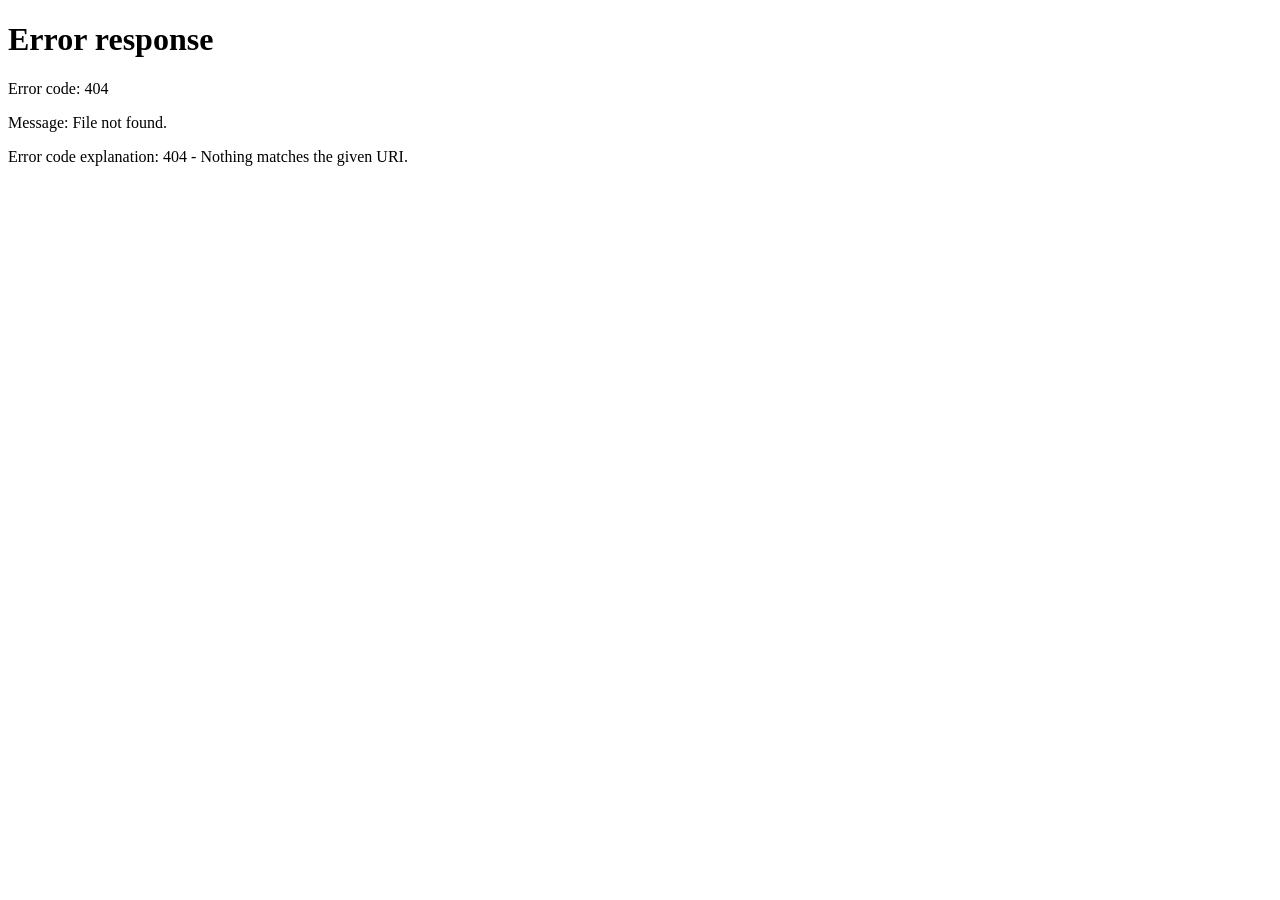
==== en/index.html @ 35acff27 "Publish LiveHerz app landing page" ====
<!doctype html>
<html lang="en"><head><meta charset="utf-8"><meta name="robots" content="noindex">
<meta http-equiv="refresh" content="0;url=/liveherz-app/">
<link rel="canonical" href="https://liveidcil-dev.github.io/liveherz-app/"><title>LiveHerz</title></head>
<body><a href="/liveherz-app/">Continue to LiveHerz</a></body></html>
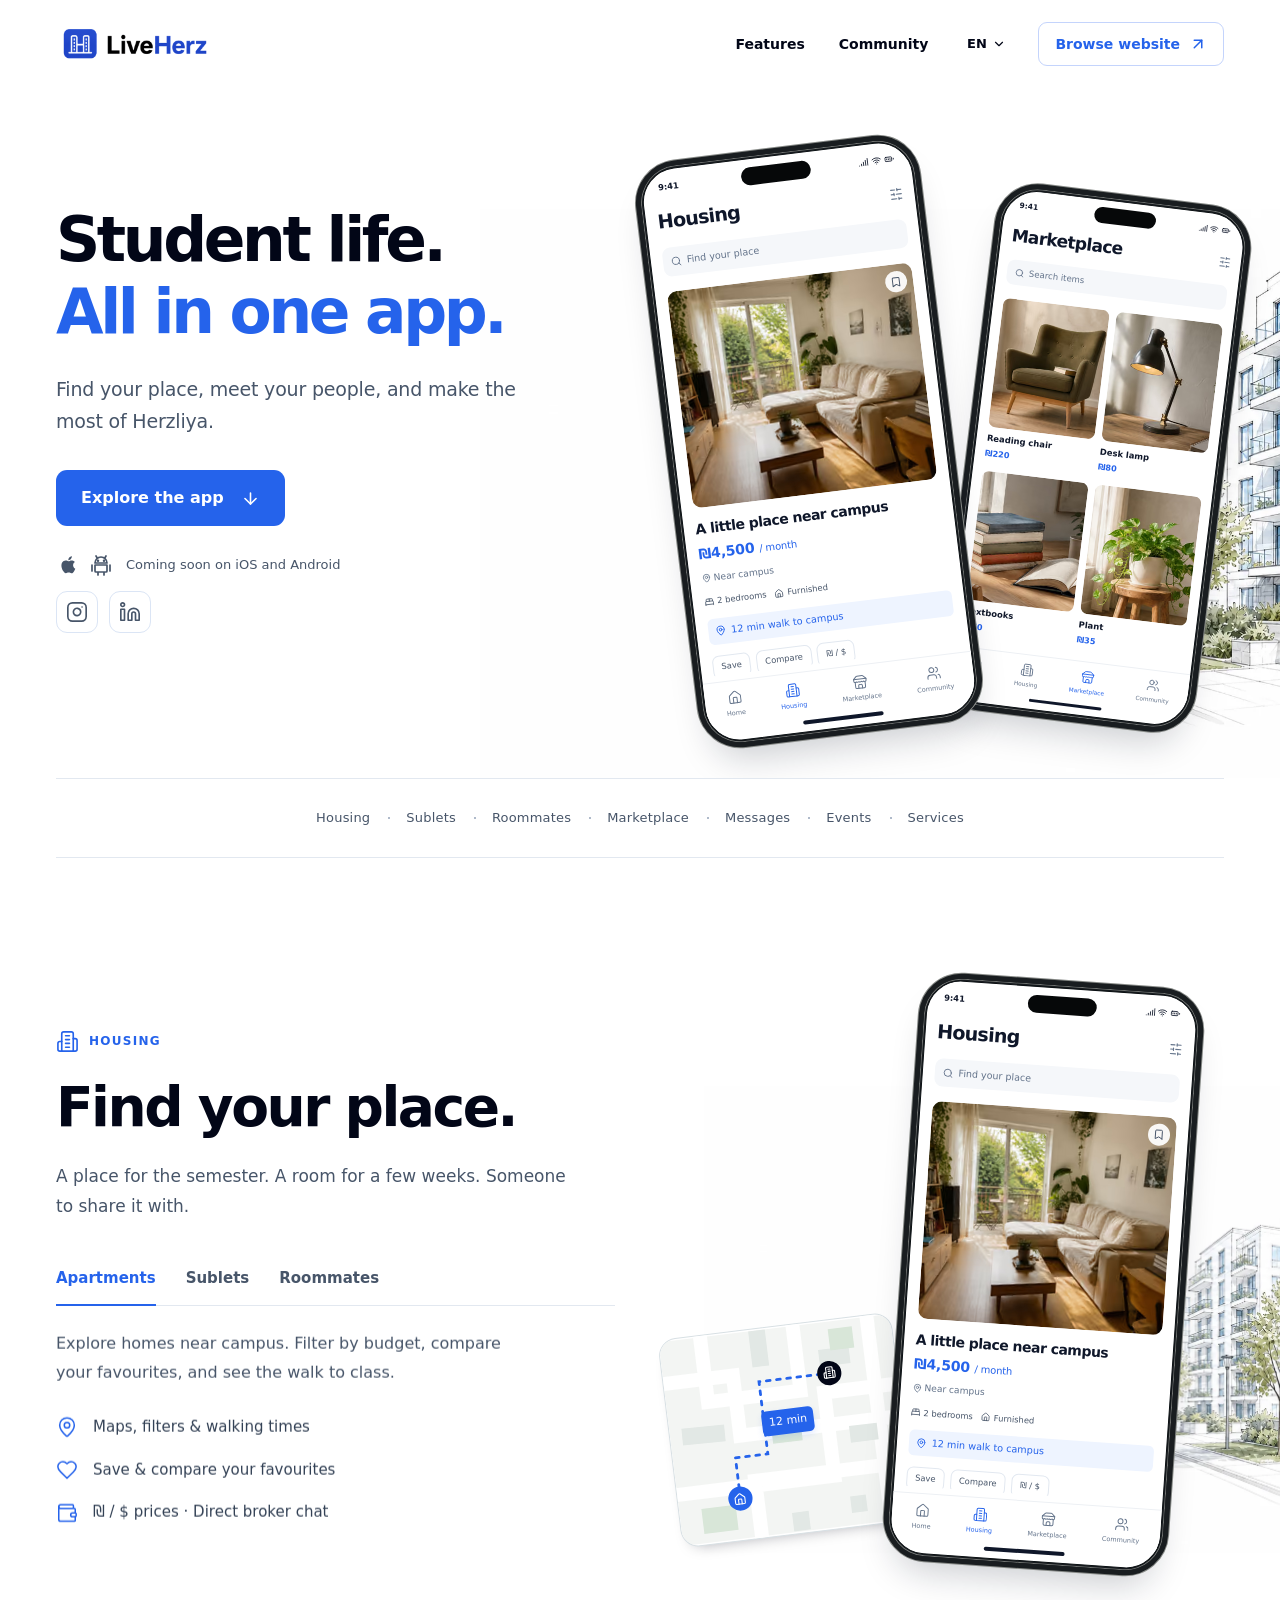
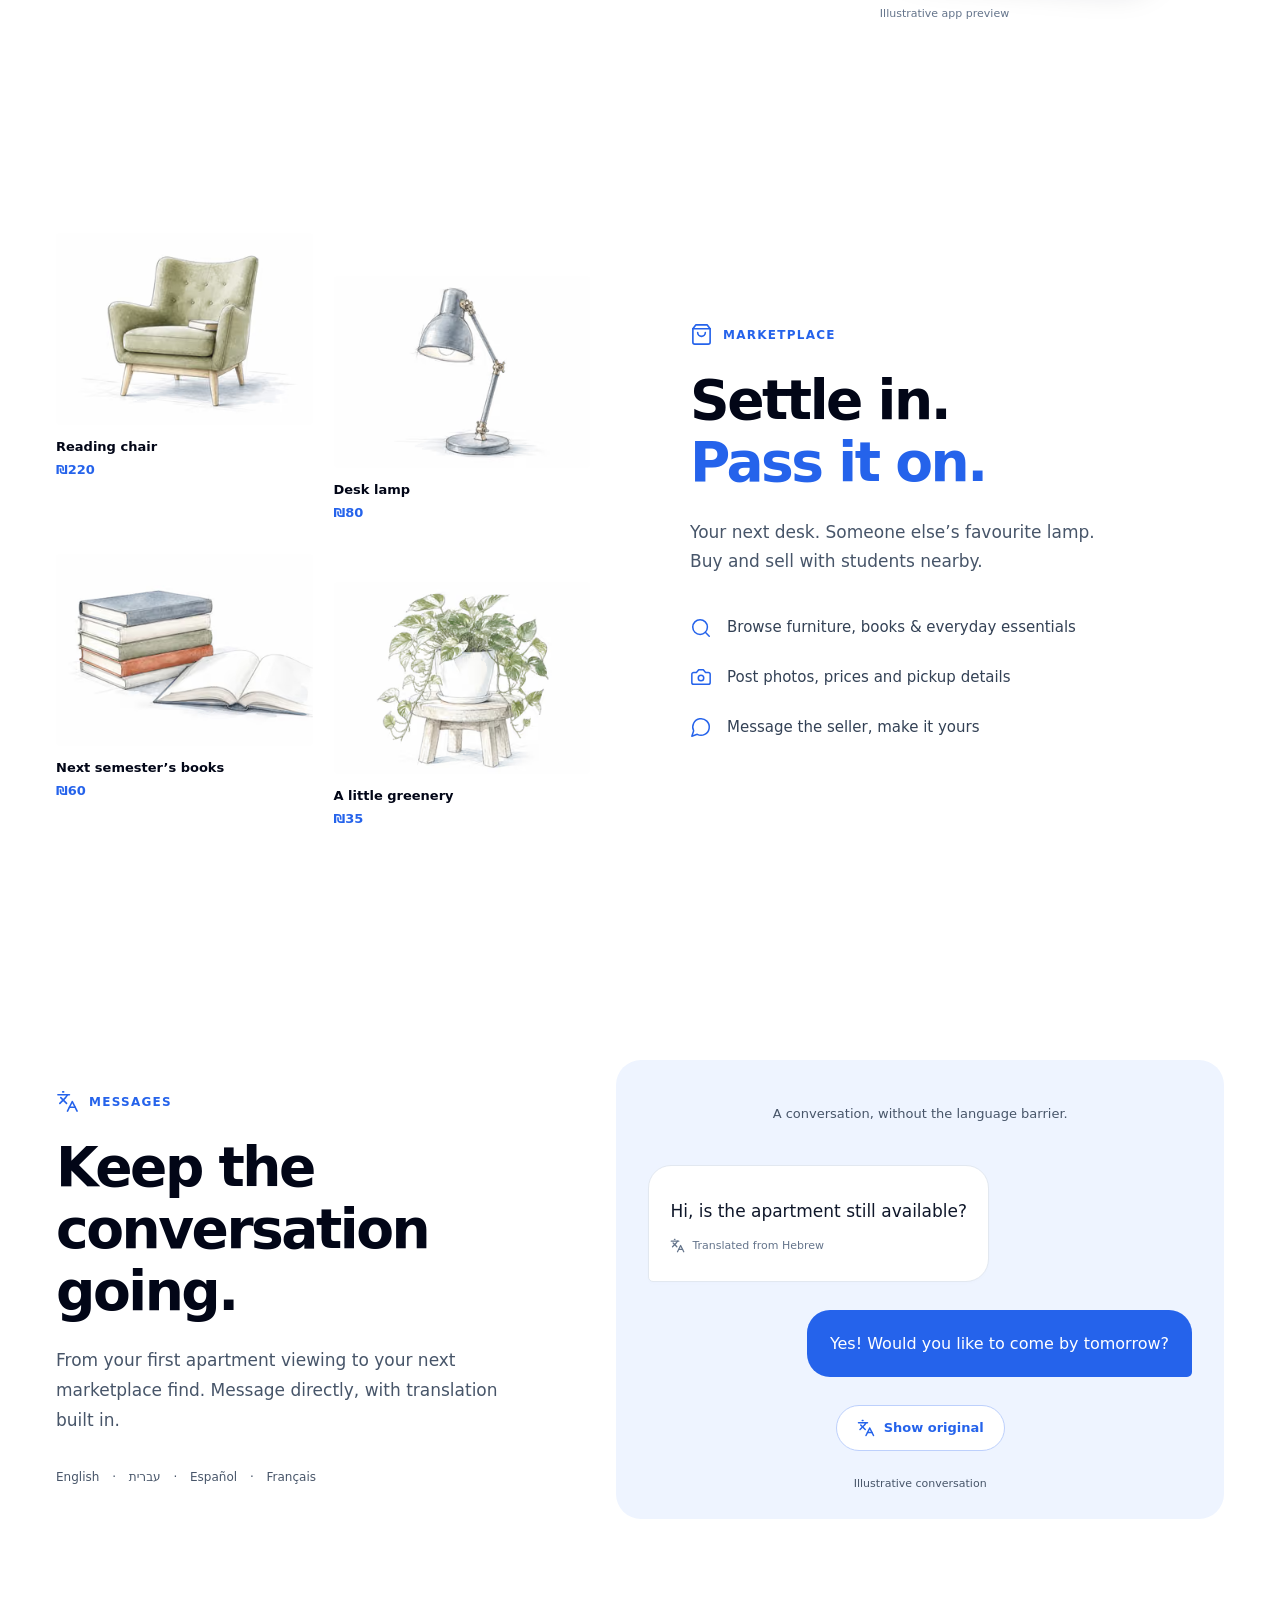
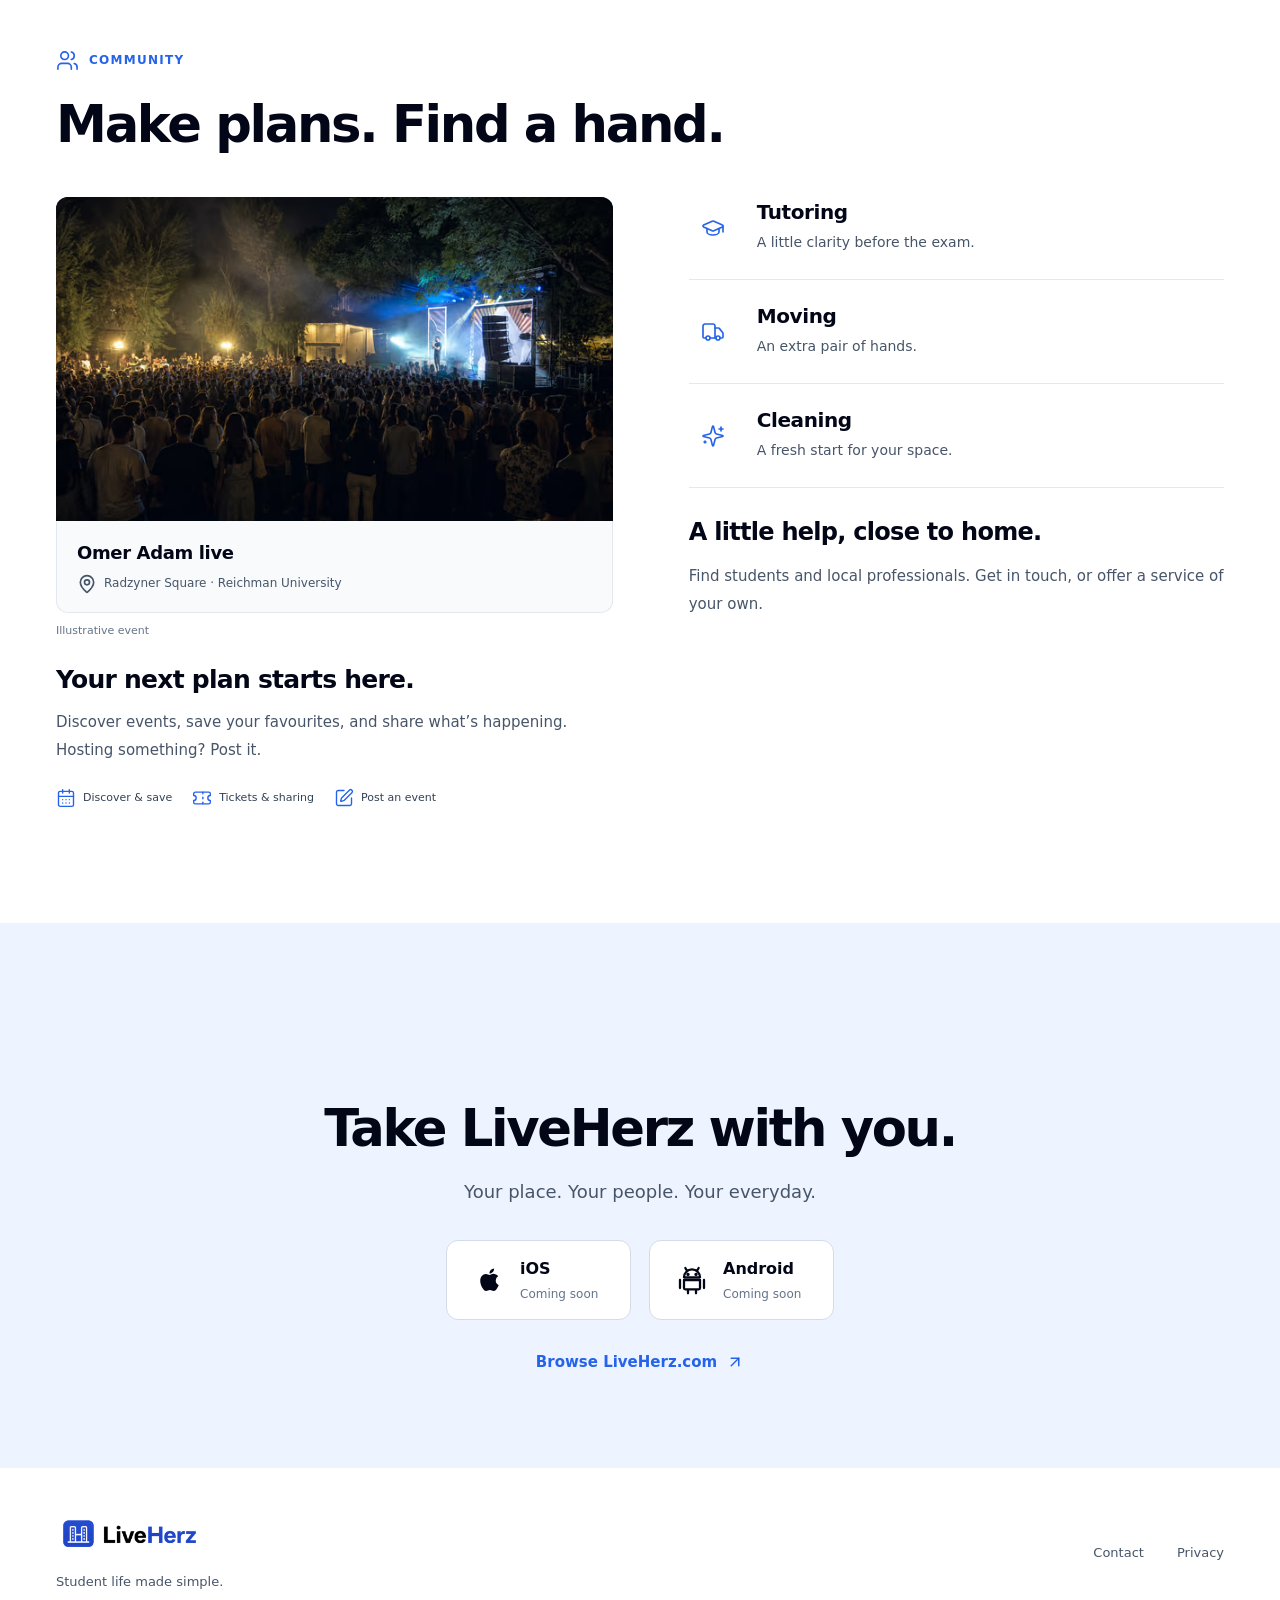
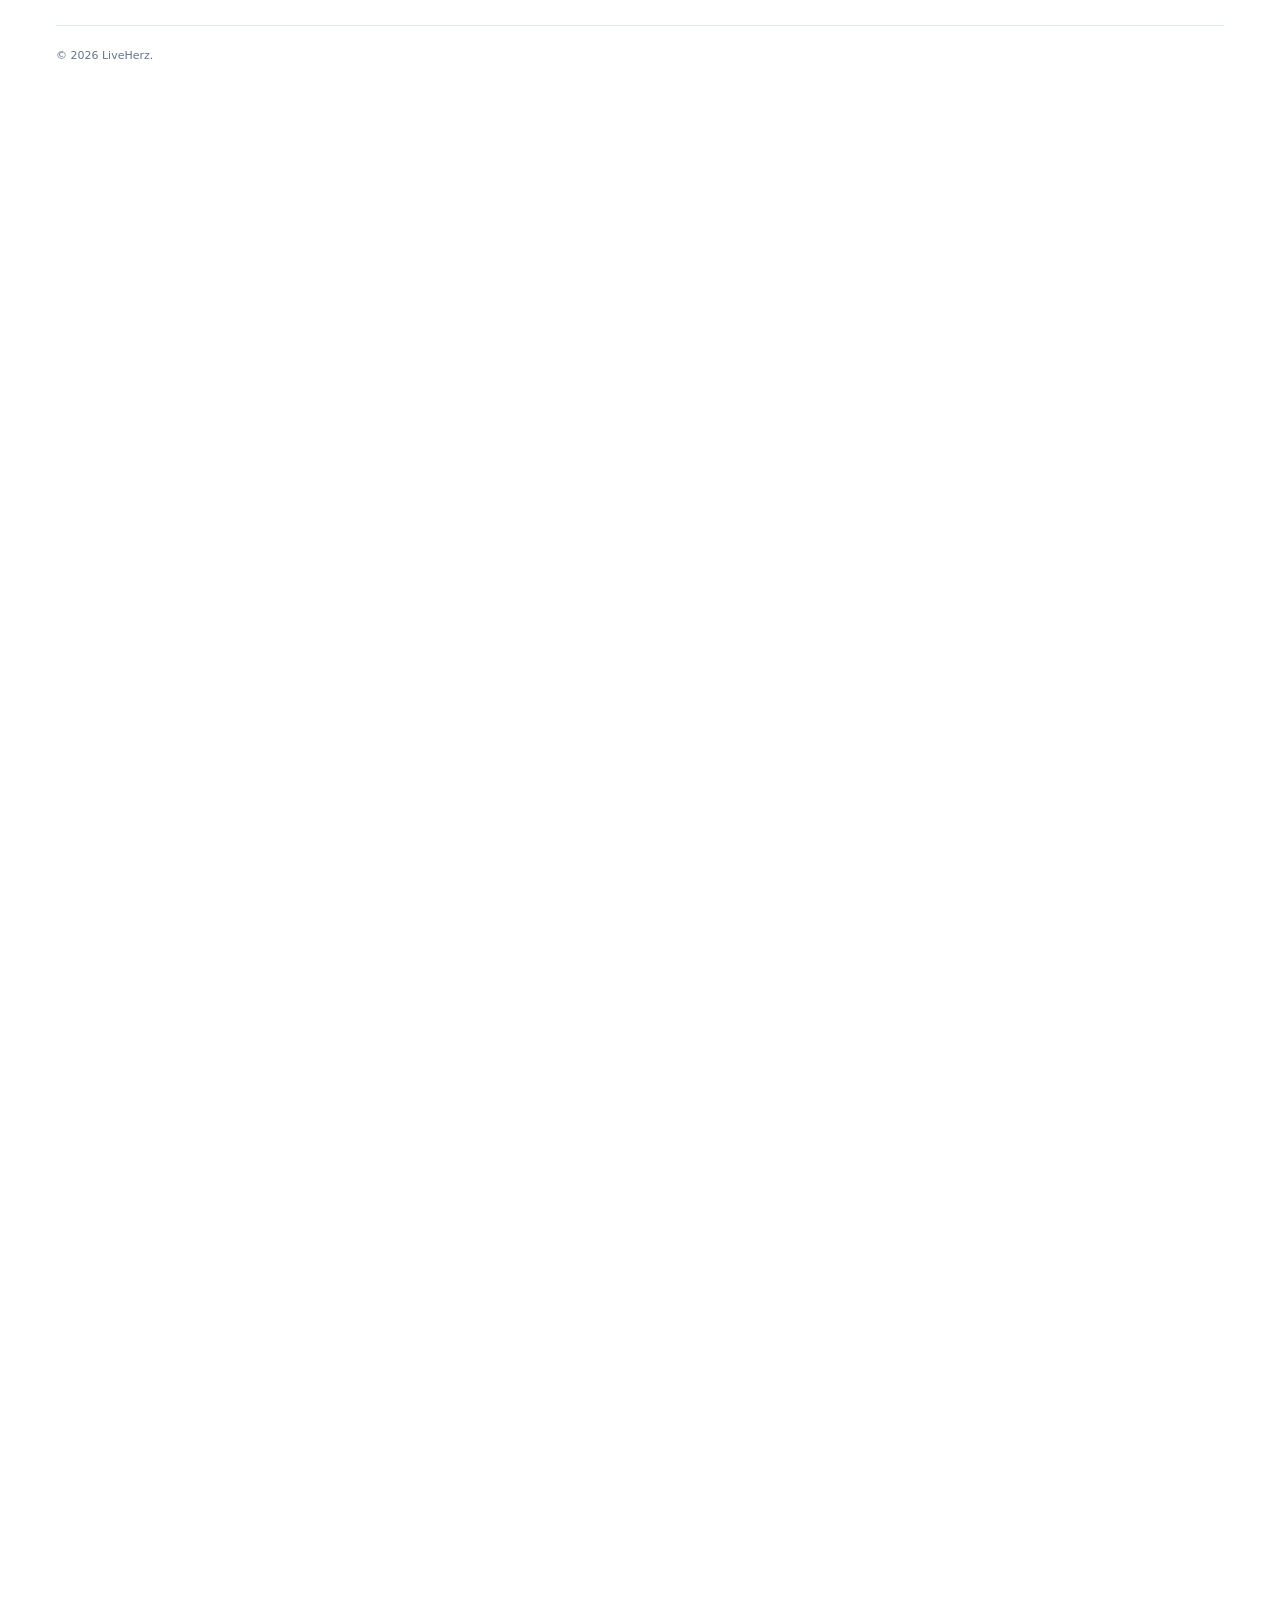
==== commit a846a6f4: "Publish LiveHerz custom domain build" ====
--- a/en/index.html
+++ b/en/index.html
@@ -1,5 +1,5 @@
 <!doctype html>
 <html lang="en"><head><meta charset="utf-8"><meta name="robots" content="noindex">
-<meta http-equiv="refresh" content="0;url=/liveherz-app/">
-<link rel="canonical" href="https://liveidcil-dev.github.io/liveherz-app/"><title>LiveHerz</title></head>
-<body><a href="/liveherz-app/">Continue to LiveHerz</a></body></html>+<meta http-equiv="refresh" content="0;url=/">
+<link rel="canonical" href="https://liveherz.app/"><title>LiveHerz</title></head>
+<body><a href="/">Continue to LiveHerz</a></body></html>
